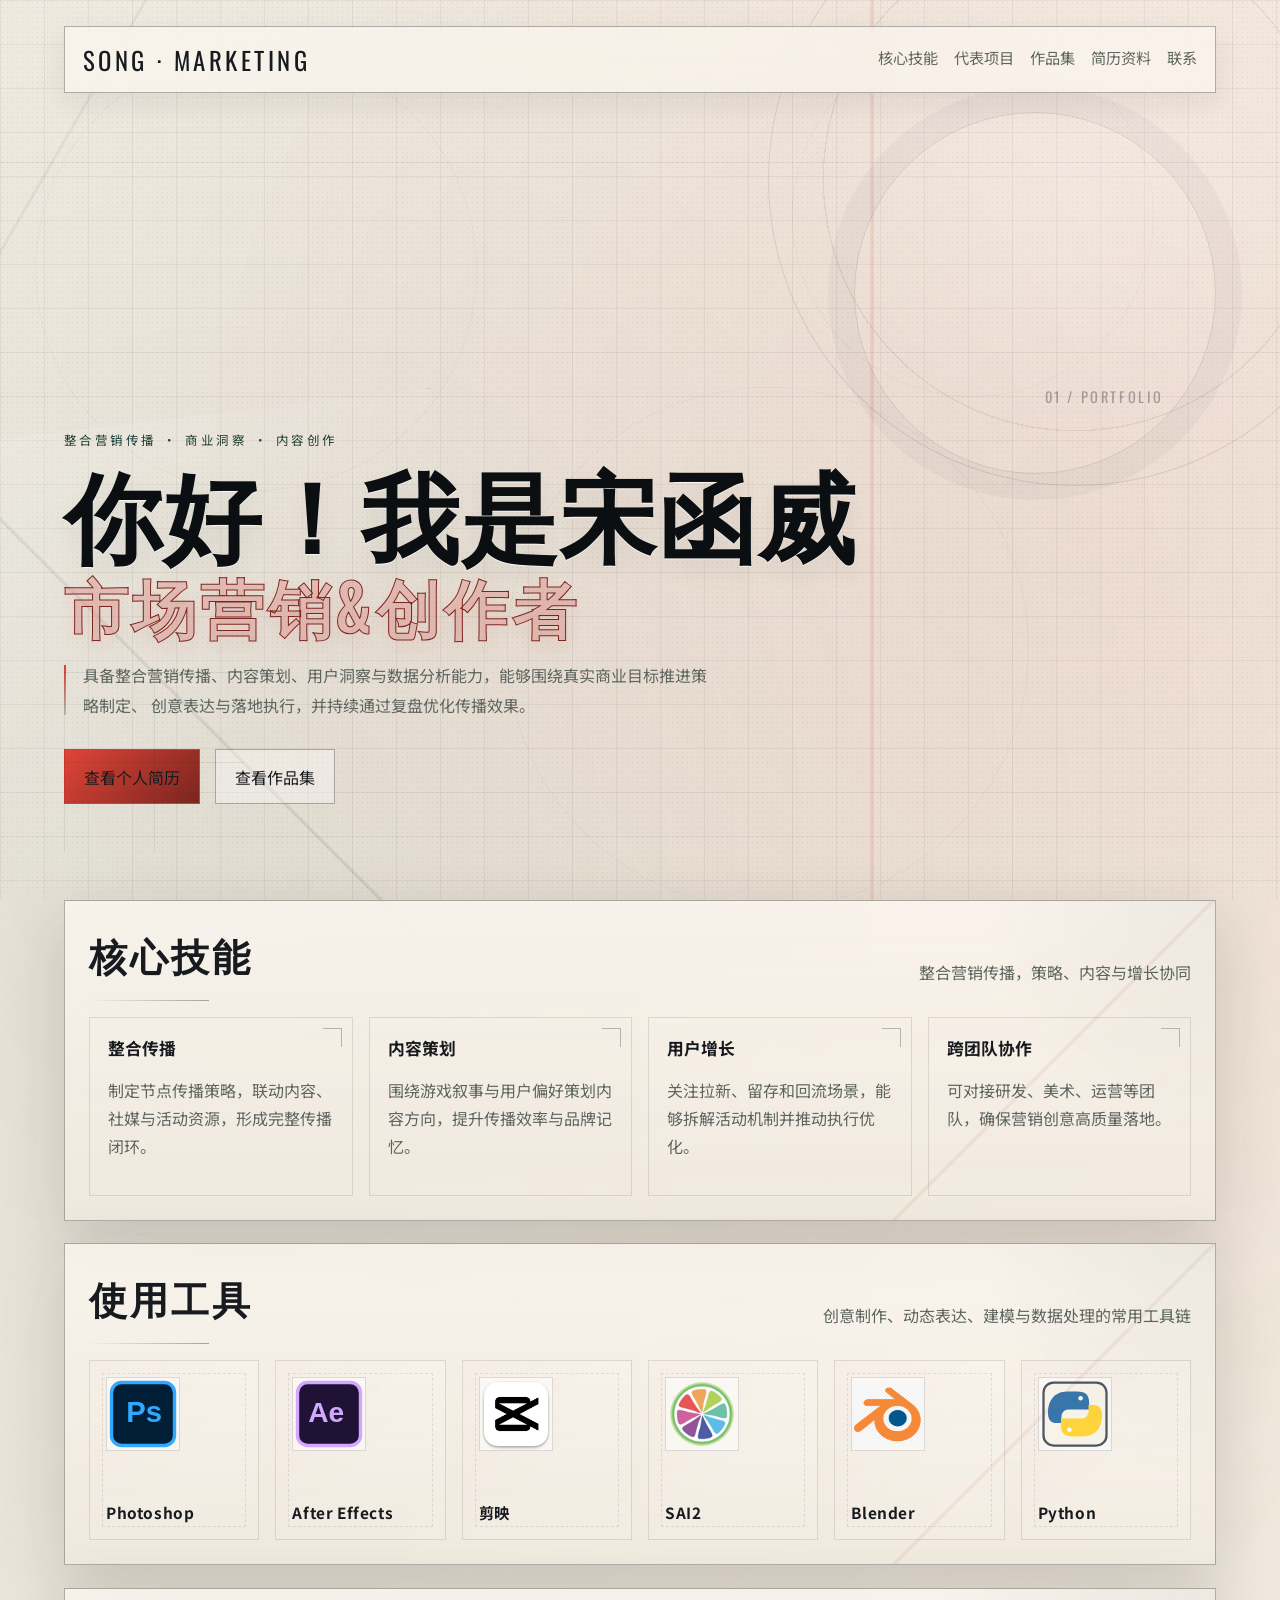
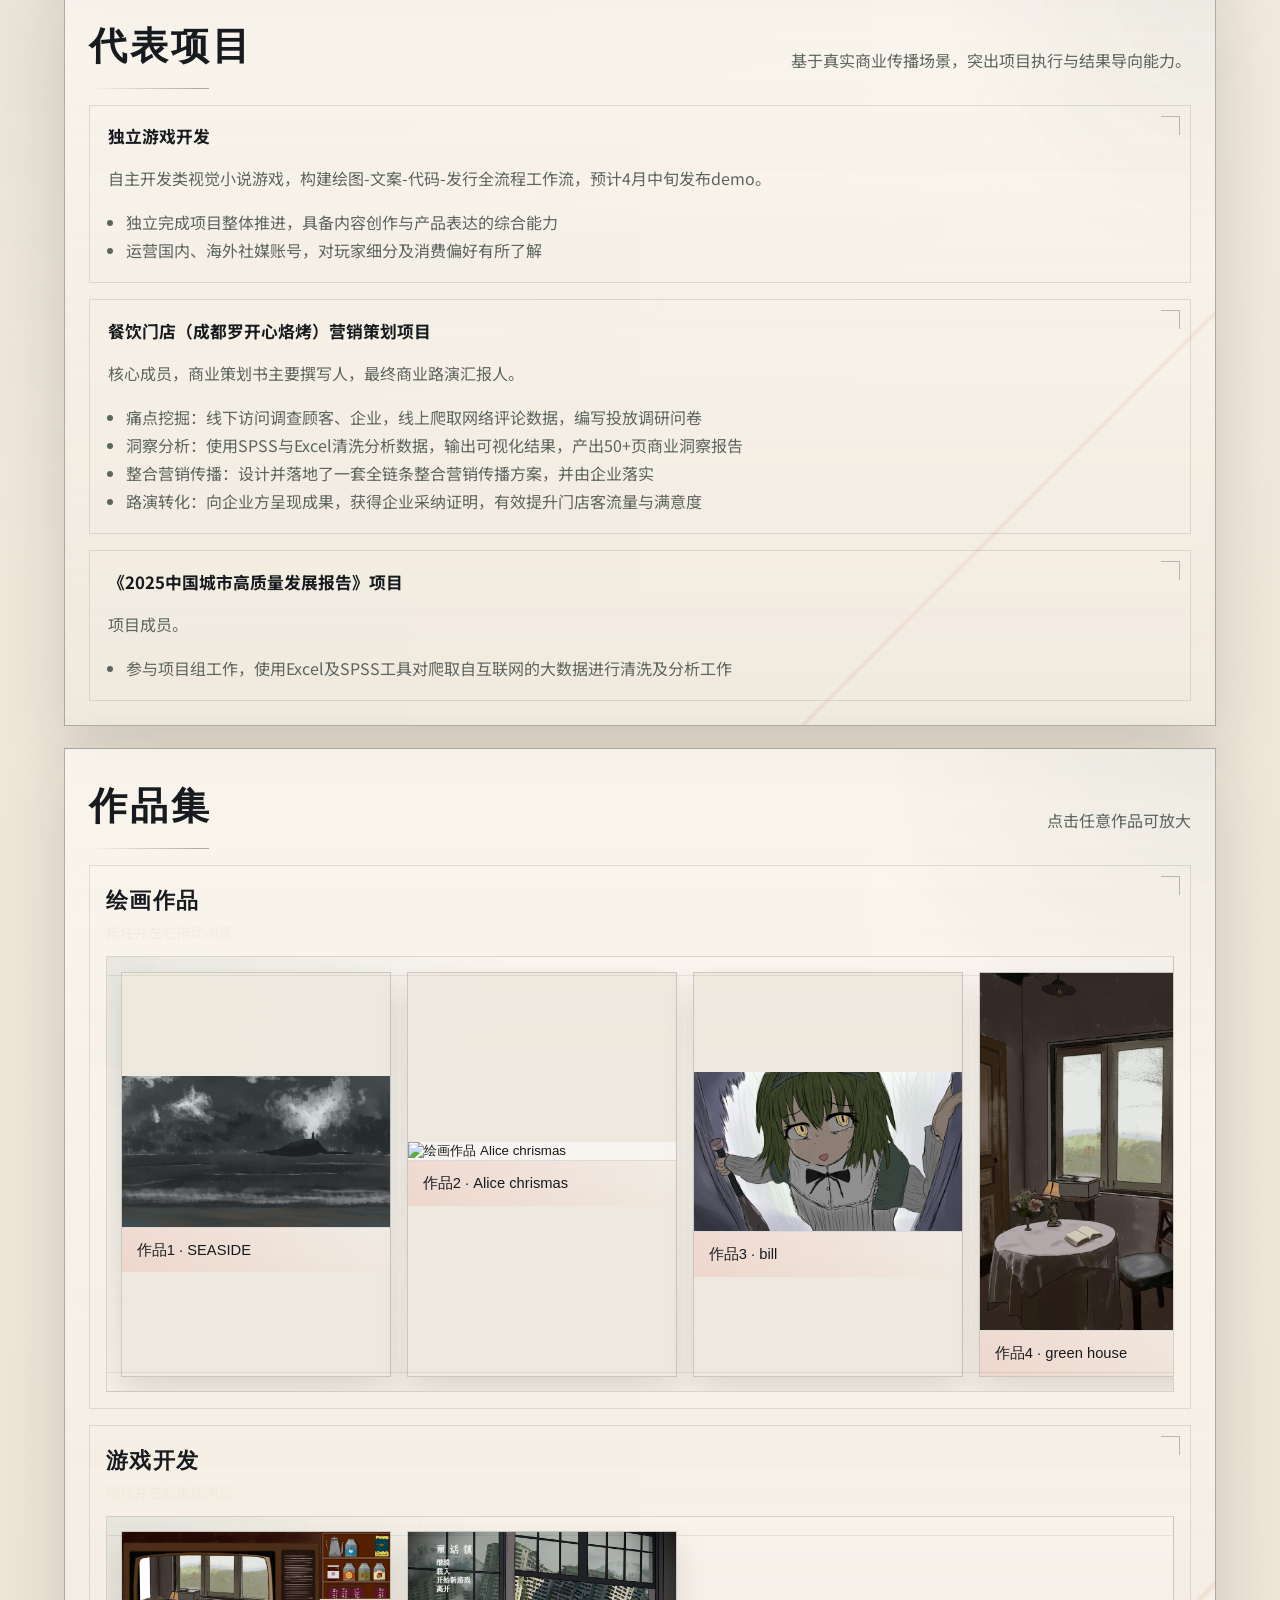
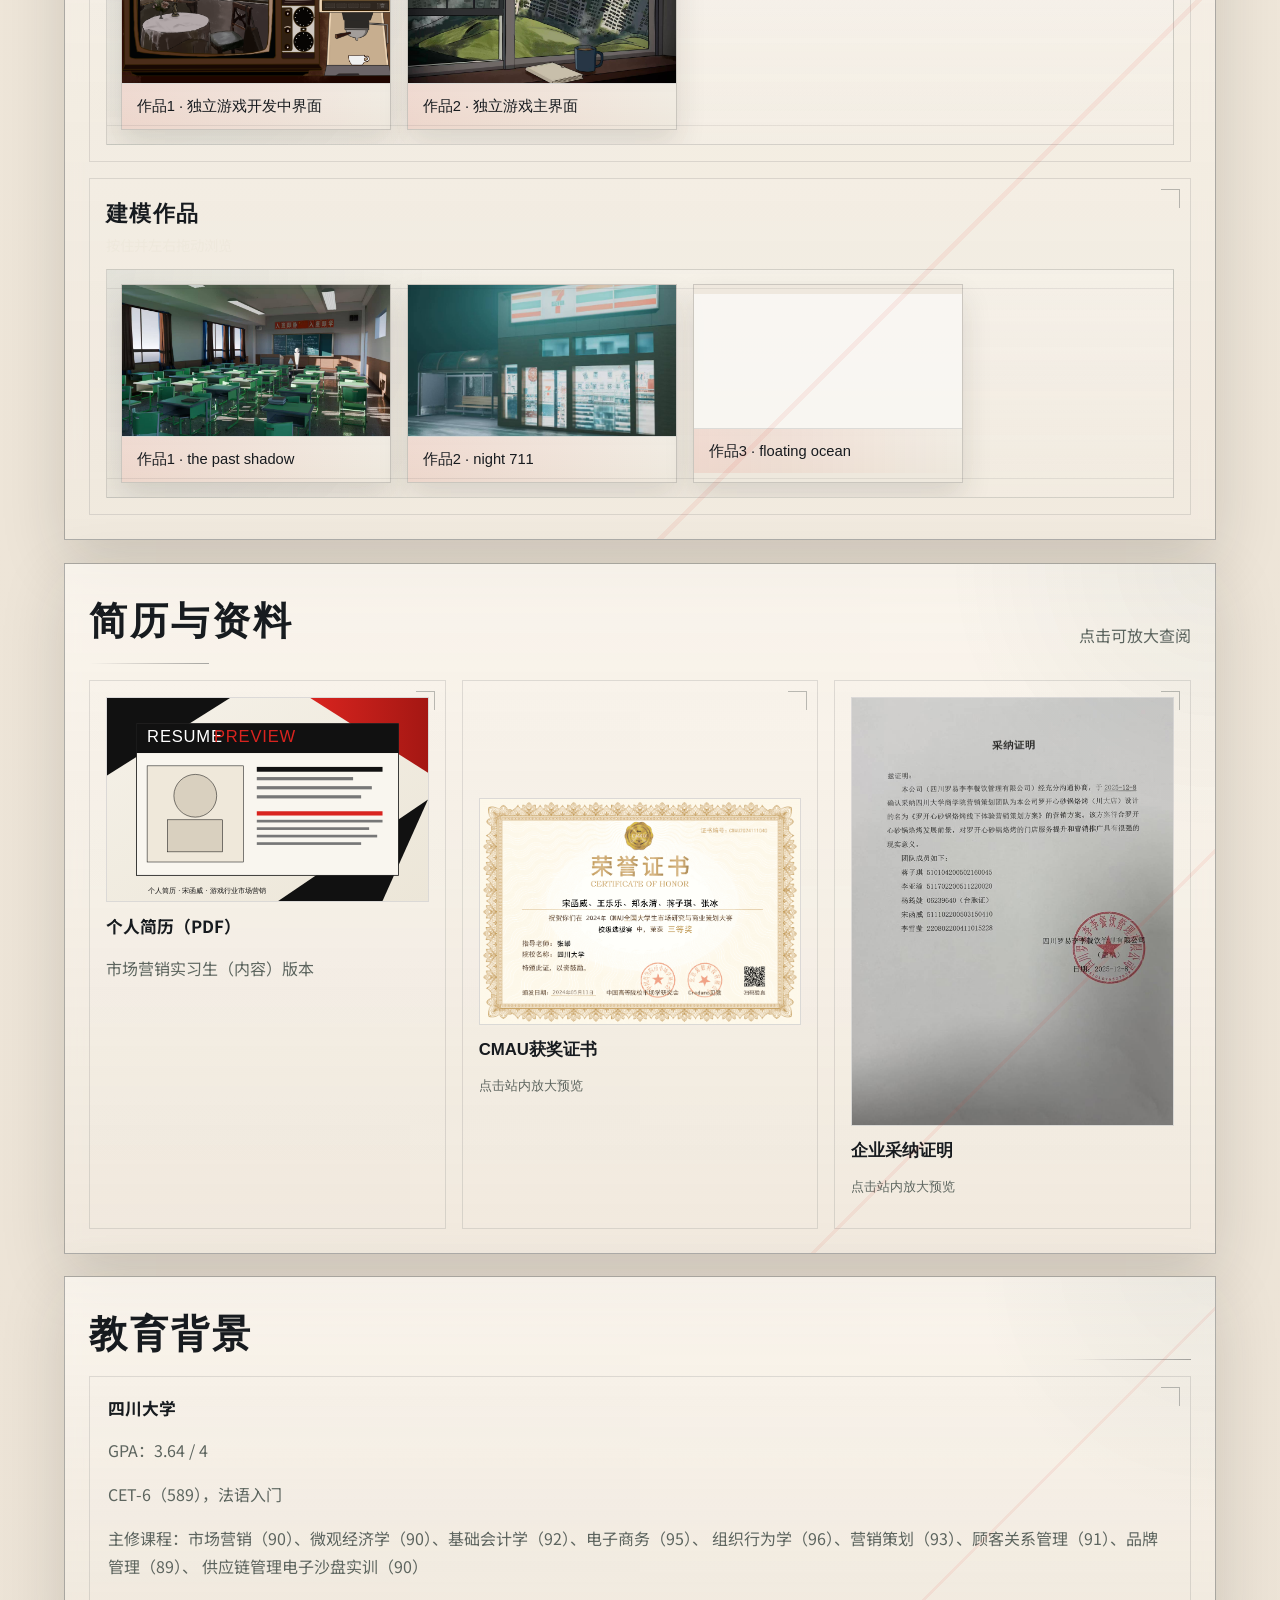
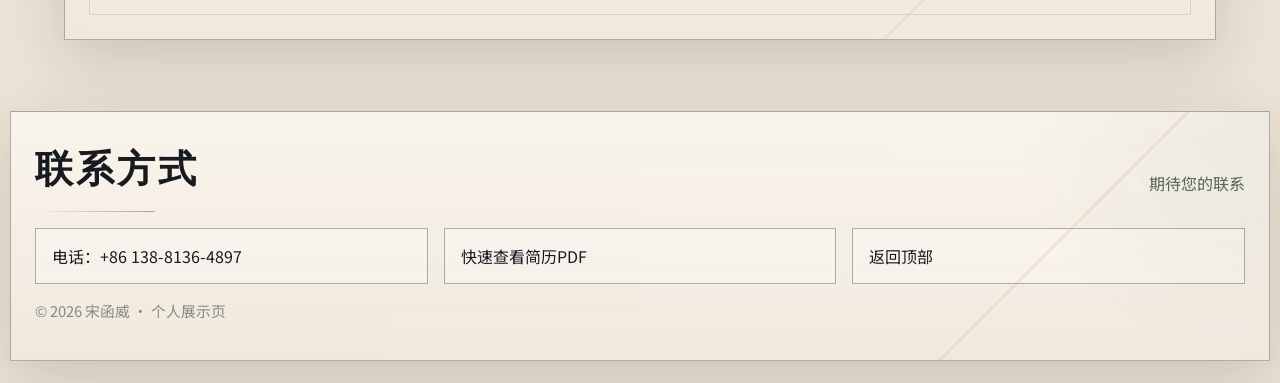
==== index-v4.html @ a4933c08 "Add V4 tools section and official icon assets" ====
<!doctype html>
<html lang="zh-CN">
  <head>
    <meta charset="UTF-8" />
    <meta name="viewport" content="width=device-width, initial-scale=1.0" />
    <title>宋函威 | 游戏行业市场营销招聘展示页 V4</title>
    <meta
      name="description"
      content="宋函威-游戏行业市场营销岗位招聘展示页，包含简历、证书、作品集（绘画/建模/独立游戏）与联系方式。"
    />
    <meta property="og:title" content="宋函威 | 游戏行业市场营销招聘展示页 V4" />
    <meta
      property="og:description"
      content="面向HR的一页式求职网站：快速查看简历、作品和项目能力。"
    />
    <meta property="og:type" content="website" />
    <meta property="og:locale" content="zh_CN" />
    <link rel="preconnect" href="https://fonts.googleapis.com" />
    <link rel="preconnect" href="https://fonts.gstatic.com" crossorigin />
    <link
      href="https://fonts.googleapis.com/css2?family=Oswald:wght@400;600&family=Noto+Sans+SC:wght@400;500;700&display=swap"
      rel="stylesheet"
    />
    <link rel="stylesheet" href="./styles-v4.css" />
  </head>
  <body class="edition-two">
    <div class="grain"></div>
    <div class="geo geo-1"></div>
    <div class="geo geo-2"></div>

    <header class="hero" id="top">
      <nav class="top-nav">
        <a class="brand" href="#top">SONG · MARKETING</a>
        <div class="nav-links">
          <a href="#skills">核心技能</a>
          <a href="#projects">代表项目</a>
          <a href="#portfolio">作品集</a>
          <a href="#docs">简历资料</a>
          <a href="#contact">联系</a>
        </div>
      </nav>

      <section class="hero-content">
        <p class="hero-tag">整合营销传播 · 商业洞察 · 内容创作</p>
        <h1>
          <span class="hero-name">你好！我是宋函威</span>
          <span>市场营销&创作者</span>
        </h1>
        <p class="hero-summary">
          具备整合营销传播、内容策划、用户洞察与数据分析能力，能够围绕真实商业目标推进策略制定、
          创意表达与落地执行，并持续通过复盘优化传播效果。
        </p>
        <div class="hero-actions">
          <a
            class="btn btn-primary"
            href="./资料/市场营销实习生（内容）.pdf"
            target="_blank"
            rel="noopener noreferrer"
            >查看个人简历</a
          >
          <a class="btn btn-ghost" href="#portfolio">查看作品集</a>
        </div>
      </section>
    </header>

    <main>
      <section class="section" id="skills">
        <div class="section-title">
          <h2>核心技能</h2>
          <p>整合营销传播，策略、内容与增长协同</p>
        </div>
        <div class="card-grid skills-grid">
          <article class="card">
            <h3>整合传播</h3>
            <p>制定节点传播策略，联动内容、社媒与活动资源，形成完整传播闭环。</p>
          </article>
          <article class="card">
            <h3>内容策划</h3>
            <p>围绕游戏叙事与用户偏好策划内容方向，提升传播效率与品牌记忆。</p>
          </article>
          <article class="card">
            <h3>用户增长</h3>
            <p>关注拉新、留存和回流场景，能够拆解活动机制并推动执行优化。</p>
          </article>
          <article class="card">
            <h3>跨团队协作</h3>
            <p>可对接研发、美术、运营等团队，确保营销创意高质量落地。</p>
          </article>
        </div>
      </section>

      <section class="section" id="tools">
        <div class="section-title">
          <h2>使用工具</h2>
          <p>创意制作、动态表达、建模与数据处理的常用工具链</p>
        </div>
        <div class="tool-grid">
          <article class="tool-card">
            <div class="tool-icon"><img src="./icons/ps.svg" alt="Photoshop logo" /></div>
            <h3>Photoshop</h3>
          </article>
          <article class="tool-card">
            <div class="tool-icon"><img src="./icons/ae.svg" alt="After Effects logo" /></div>
            <h3>After Effects</h3>
          </article>
          <article class="tool-card">
            <div class="tool-icon"><img src="./icons/剪映.png" alt="剪映 logo" /></div>
            <h3>剪映</h3>
          </article>
          <article class="tool-card">
            <div class="tool-icon"><img src="./icons/sai2.png" alt="SAI2 logo" /></div>
            <h3>SAI2</h3>
          </article>
          <article class="tool-card">
            <div class="tool-icon"><img src="./icons/blender.png" alt="Blender logo" /></div>
            <h3>Blender</h3>
          </article>
          <article class="tool-card">
            <div class="tool-icon"><img src="./icons/python.svg" alt="Python logo" /></div>
            <h3>Python</h3>
          </article>
        </div>
      </section>

      <section class="section" id="projects">
        <div class="section-title">
          <h2>代表项目</h2>
          <p>基于真实商业传播场景，突出项目执行与结果导向能力。</p>
        </div>
        <article class="project-card">
          <div>
            <h3>独立游戏开发</h3>
            <p>
              自主开发类视觉小说游戏，构建绘图-文案-代码-发行全流程工作流，预计4月中旬发布demo。
            </p>
          </div>
          <ul>
            <li>独立完成项目整体推进，具备内容创作与产品表达的综合能力</li>
            <li>运营国内、海外社媒账号，对玩家细分及消费偏好有所了解</li>
          </ul>
        </article>
        <article class="project-card">
          <div>
            <h3>餐饮门店（成都罗开心烙烤）营销策划项目</h3>
            <p>核心成员，商业策划书主要撰写人，最终商业路演汇报人。</p>
          </div>
          <ul>
            <li>痛点挖掘：线下访问调查顾客、企业，线上爬取网络评论数据，编写投放调研问卷</li>
            <li>洞察分析：使用SPSS与Excel清洗分析数据，输出可视化结果，产出50+页商业洞察报告</li>
            <li>整合营销传播：设计并落地了一套全链条整合营销传播方案，并由企业落实</li>
            <li>路演转化：向企业方呈现成果，获得企业采纳证明，有效提升门店客流量与满意度</li>
          </ul>
        </article>
        <article class="project-card">
          <div>
            <h3>《2025中国城市高质量发展报告》项目</h3>
            <p>项目成员。</p>
          </div>
          <ul>
            <li>参与项目组工作，使用Excel及SPSS工具对爬取自互联网的大数据进行清洗及分析工作</li>
          </ul>
        </article>
      </section>

      <section class="section" id="portfolio">
        <div class="section-title">
          <h2>作品集</h2>
          <p>点击任意作品可放大</p>
        </div>

        <div class="portfolio-list">
          <article class="portfolio-row">
            <h3 class="portfolio-row-title">绘画作品</h3>
            <p class="portfolio-hint">按住并左右拖动浏览</p>
            <div class="portfolio-row-track drag-scroll-row" aria-label="绘画作品横向滑动区域">
              <button class="portfolio-item" data-type="image" data-src="./作品集/绘画/SEASIDE.png" data-title="绘画作品：SEASIDE">
                <img src="./作品集/绘画/SEASIDE.png" alt="绘画作品 SEASIDE" />
                <span>作品1 · SEASIDE</span>
              </button>
              <button class="portfolio-item" data-type="image" data-src="./作品集/绘画/Alice chrismas25.12.21.png" data-title="绘画作品：Alice chrismas">
                <img src="./作品集/绘画/Alice chrismas25.12.21.png" alt="绘画作品 Alice chrismas" />
                <span>作品2 · Alice chrismas</span>
              </button>
              <button class="portfolio-item" data-type="image" data-src="./作品集/绘画/bill26.1.16.png" data-title="绘画作品：bill">
                <img src="./作品集/绘画/bill26.1.16.png" alt="绘画作品 bill" />
                <span>作品3 · bill</span>
              </button>
              <button class="portfolio-item" data-type="image" data-src="./作品集/绘画/green house.png" data-title="绘画作品：green house">
                <img src="./作品集/绘画/green house.png" alt="绘画作品 green house" />
                <span>作品4 · green house</span>
              </button>
              <button class="portfolio-item" data-type="image" data-src="./作品集/绘画/noden takov.png" data-title="绘画作品：noden takov">
                <img src="./作品集/绘画/noden takov.png" alt="绘画作品 noden takov" />
                <span>作品5 · noden takov</span>
              </button>
              <button class="portfolio-item" data-type="image" data-src="./作品集/绘画/seberia.png" data-title="绘画作品：seberia">
                <img src="./作品集/绘画/seberia.png" alt="绘画作品 seberia" />
                <span>作品6 · seberia</span>
              </button>
              <button class="portfolio-item" data-type="image" data-src="./作品集/绘画/sunnyfieldwith redhood26.1.16.png" data-title="绘画作品：sunnyfield with redhood">
                <img src="./作品集/绘画/sunnyfieldwith redhood26.1.16.png" alt="绘画作品 sunnyfield with redhood" />
                <span>作品7 · sunnyfield with redhood</span>
              </button>
              <button class="portfolio-item" data-type="image" data-src="./作品集/绘画/古城2.png" data-title="绘画作品：the fairy town">
                <img src="./作品集/绘画/古城2.png" alt="绘画作品 古城2" />
                <span>作品8 · the fairy town</span>
              </button>
              <button class="portfolio-item" data-type="image" data-src="./作品集/绘画/普利凯特（f）26.1.2.png" data-title="绘画作品：Alice/Pricket">
                <img src="./作品集/绘画/普利凯特（f）26.1.2.png" alt="绘画作品 普利凯特（f）" />
                <span>作品9 · Alice/Pricket</span>
              </button>
            </div>
          </article>

          <article class="portfolio-row">
            <h3 class="portfolio-row-title">游戏开发</h3>
            <p class="portfolio-hint">按住并左右拖动浏览</p>
            <div class="portfolio-row-track drag-scroll-row" aria-label="游戏开发横向滑动区域">
              <button class="portfolio-item" data-type="image" data-src="./作品集/独立游戏-开发中界面.png" data-title="独立游戏开发：开发中界面">
                <img src="./作品集/独立游戏-开发中界面.png" alt="独立游戏开发 开发中界面" />
                <span>作品1 · 独立游戏开发中界面</span>
              </button>
              <button class="portfolio-item" data-type="image" data-src="./作品集/独立游戏-主界面.jpg" data-title="独立游戏开发：主界面">
                <img src="./作品集/独立游戏-主界面.jpg" alt="独立游戏开发 主界面" />
                <span>作品2 · 独立游戏主界面</span>
              </button>
            </div>
          </article>

          <article class="portfolio-row">
            <h3 class="portfolio-row-title">建模作品</h3>
            <p class="portfolio-hint">按住并左右拖动浏览</p>
            <div class="portfolio-row-track drag-scroll-row" aria-label="建模作品横向滑动区域">
              <button class="portfolio-item" data-type="image" data-src="./作品集/blender建模/教室.jpg" data-title="建模作品：the past shadow">
                <img src="./作品集/blender建模/教室.jpg" alt="建模作品 教室场景" />
                <span>作品1 · the past shadow</span>
              </button>
              <button class="portfolio-item" data-type="image" data-src="./作品集/blender建模/711.jpg" data-title="建模作品：night 711">
                <img src="./作品集/blender建模/711.jpg" alt="建模作品 711" />
                <span>作品2 · night 711</span>
              </button>
              <button class="portfolio-item" data-type="video" data-src="./作品集/blender建模/漂浮海.mp4" data-title="建模作品：floating ocean">
                <video src="./作品集/blender建模/漂浮海.mp4" muted playsinline preload="metadata"></video>
                <span>作品3 · floating ocean</span>
              </button>
            </div>
          </article>
        </div>
      </section>

      <section class="section" id="docs">
        <div class="section-title">
          <h2>简历与资料</h2>
          <p>点击可放大查阅</p>
        </div>
        <div class="card-grid docs-grid">
          <a
            class="doc-card"
            href="./资料/市场营销实习生（内容）.pdf"
            target="_blank"
            rel="noopener noreferrer"
          >
            <img src="./resume-thumbnail.svg" alt="个人简历缩略图" />
            <h3>个人简历（PDF）</h3>
            <p>市场营销实习生（内容）版本</p>
          </a>
          <button
            class="doc-card doc-preview"
            data-type="image"
            data-src="./资料/CMAU获奖证书.png"
            data-title="CMAU获奖证书"
            type="button"
          >
            <img src="./资料/CMAU获奖证书.png" alt="CMAU获奖证书预览图" />
            <h3>CMAU获奖证书</h3>
            <p>点击站内放大预览</p>
          </button>
          <button
            class="doc-card doc-preview"
            data-type="image"
            data-src="./资料/企业采纳证明.jpg"
            data-title="企业采纳证明"
            type="button"
          >
            <img src="./资料/企业采纳证明.jpg" alt="企业采纳证明预览图" />
            <h3>企业采纳证明</h3>
            <p>点击站内放大预览</p>
          </button>
        </div>
      </section>

      <section class="section" id="education">
        <div class="section-title">
          <h2>教育背景</h2>
        </div>
        <div class="card">
          <h3>四川大学</h3>
          <p>GPA：3.64 / 4</p>
          <p>CET-6（589），法语入门</p>
          <p>
            主修课程：市场营销（90）、微观经济学（90）、基础会计学（92）、电子商务（95）、
            组织行为学（96）、营销策划（93）、顾客关系管理（91）、品牌管理（89）、
            供应链管理电子沙盘实训（90）
          </p>
        </div>
      </section>
    </main>

    <footer class="section contact" id="contact">
      <div class="section-title">
        <h2>联系方式</h2>
        <p>期待您的联系</p>
      </div>
      <div class="contact-grid">
        <a href="tel:+8613881364897">电话：+86 138-8136-4897</a>
        <a
          href="./资料/市场营销实习生（内容）.pdf"
          target="_blank"
          rel="noopener noreferrer"
          >快速查看简历PDF</a
        >
        <a href="#top">返回顶部</a>
      </div>
      <p class="foot-note">© 2026 宋函威 · 个人展示页</p>
    </footer>

    <div class="lightbox" id="lightbox" aria-hidden="true">
      <button class="lightbox-close" id="lightboxClose" aria-label="关闭预览">×</button>
      <div class="lightbox-content" id="lightboxContent"></div>
      <p class="lightbox-caption" id="lightboxCaption"></p>
    </div>

    <script>
      (function () {
        const items = document.querySelectorAll("[data-type][data-src]");
        const lightbox = document.getElementById("lightbox");
        const content = document.getElementById("lightboxContent");
        const caption = document.getElementById("lightboxCaption");
        const closeBtn = document.getElementById("lightboxClose");
        const dragRows = document.querySelectorAll(".drag-scroll-row");
        let lastDragAt = 0;

        function openLightbox(type, src, title) {
          content.innerHTML = "";
          let el;
          if (type === "video") {
            el = document.createElement("video");
            el.src = src;
            el.controls = true;
            el.autoplay = true;
            el.playsInline = true;
          } else {
            el = document.createElement("img");
            el.src = src;
            el.alt = title || "作品预览";
          }
          content.appendChild(el);
          caption.textContent = title || "";
          lightbox.classList.add("show");
          lightbox.setAttribute("aria-hidden", "false");
          document.body.style.overflow = "hidden";
        }

        function closeLightbox() {
          lightbox.classList.remove("show");
          lightbox.setAttribute("aria-hidden", "true");
          content.innerHTML = "";
          document.body.style.overflow = "";
        }

        items.forEach((item) => {
          item.addEventListener("click", () => {
            if (item.closest(".drag-scroll-row") && Date.now() - lastDragAt < 220) {
              return;
            }
            openLightbox(item.dataset.type, item.dataset.src, item.dataset.title);
          });
        });

        dragRows.forEach((dragScroll) => {
          let isDragging = false;
          let moved = false;
          let startX = 0;
          let startScrollLeft = 0;

          dragScroll.addEventListener("dragstart", (e) => e.preventDefault());
          dragScroll.querySelectorAll("img, video").forEach((media) => {
            media.setAttribute("draggable", "false");
          });

          dragScroll.addEventListener("mousedown", (e) => {
            if (e.button !== 0) return;
            isDragging = true;
            moved = false;
            startX = e.clientX;
            startScrollLeft = dragScroll.scrollLeft;
            dragScroll.classList.add("dragging");
          });

          window.addEventListener("mousemove", (e) => {
            if (!isDragging) return;
            const walk = e.clientX - startX;
            if (Math.abs(walk) > 4) moved = true;
            dragScroll.scrollLeft = startScrollLeft - walk;
            e.preventDefault();
          });

          function endMouseDrag() {
            if (!isDragging) return;
            isDragging = false;
            dragScroll.classList.remove("dragging");
            if (moved) lastDragAt = Date.now();
          }

          window.addEventListener("mouseup", endMouseDrag);

          dragScroll.addEventListener(
            "touchstart",
            (e) => {
              const touch = e.touches[0];
              isDragging = true;
              moved = false;
              startX = touch.clientX;
              startScrollLeft = dragScroll.scrollLeft;
              dragScroll.classList.add("dragging");
            },
            { passive: true }
          );

          dragScroll.addEventListener(
            "touchmove",
            (e) => {
              if (!isDragging) return;
              const touch = e.touches[0];
              const walk = touch.clientX - startX;
              if (Math.abs(walk) > 4) moved = true;
              dragScroll.scrollLeft = startScrollLeft - walk;
            },
            { passive: true }
          );

          function endTouchDrag() {
            if (!isDragging) return;
            isDragging = false;
            dragScroll.classList.remove("dragging");
            if (moved) lastDragAt = Date.now();
          }

          dragScroll.addEventListener("touchend", endTouchDrag);
          dragScroll.addEventListener("touchcancel", endTouchDrag);
        });

        closeBtn.addEventListener("click", closeLightbox);
        lightbox.addEventListener("click", (e) => {
          if (e.target === lightbox) closeLightbox();
        });
        document.addEventListener("keydown", (e) => {
          if (e.key === "Escape" && lightbox.classList.contains("show")) closeLightbox();
        });
      })();
    </script>
  </body>
</html>
---- styles-v4.css ----
:root {
  --bg: #f1ebdf;
  --bg-soft: #e8e0d2;
  --panel: rgba(245, 239, 229, 0.78);
  --panel-strong: rgba(238, 232, 221, 0.92);
  --line: rgba(30, 35, 40, 0.12);
  --line-strong: rgba(30, 35, 40, 0.34);
  --text: #171b1f;
  --muted: #5d655f;
  --accent: #df3b2f;
  --accent-soft: #1e4037;
  --shadow: 0 20px 60px rgba(31, 30, 24, 0.16);
}

* {
  box-sizing: border-box;
}

html,
body {
  margin: 0;
  padding: 0;
  min-height: 100%;
  color: var(--text);
  background:
    radial-gradient(circle at 18% 16%, rgba(30, 64, 55, 0.08), transparent 30%),
    radial-gradient(circle at 84% 10%, rgba(223, 59, 47, 0.08), transparent 22%),
    linear-gradient(180deg, #f5efe5 0%, #efe7da 44%, #ece3d6 100%);
  font-family: "Noto Sans SC", sans-serif;
  scroll-behavior: smooth;
  overflow-x: hidden;
}

body.edition-two::before {
  content: "";
  position: fixed;
  inset: 0;
  z-index: 0;
  pointer-events: none;
  background:
    linear-gradient(rgba(23, 27, 31, 0.055) 1px, transparent 1px),
    linear-gradient(90deg, rgba(23, 27, 31, 0.055) 1px, transparent 1px),
    radial-gradient(circle at 20% 30%, transparent 0 220px, rgba(23, 27, 31, 0.03) 220px 221px, transparent 221px),
    radial-gradient(circle at 76% 24%, transparent 0 180px, rgba(23, 27, 31, 0.03) 180px 181px, transparent 181px),
    radial-gradient(circle at 60% 72%, transparent 0 260px, rgba(23, 27, 31, 0.03) 260px 261px, transparent 261px);
  background-size: 44px 44px, 44px 44px, auto, auto, auto;
  background-position: 0 0, 0 0, 0 0, 0 0, 0 0;
}

body.edition-two::after {
  content: "";
  position: fixed;
  inset: 0;
  z-index: 0;
  pointer-events: none;
  background:
    linear-gradient(120deg, transparent 0 8%, rgba(23, 27, 31, 0.05) 8% 8.2%, transparent 8.2% 100%),
    linear-gradient(90deg, transparent 0 68%, rgba(223, 59, 47, 0.11) 68% 68.3%, transparent 68.3% 100%),
    linear-gradient(180deg, transparent 0 18%, rgba(23, 27, 31, 0.06) 18% 18.15%, transparent 18.15% 100%);
}

.grain {
  position: fixed;
  inset: 0;
  z-index: 0;
  pointer-events: none;
  opacity: 0.08;
  background-image: radial-gradient(#1b1f22 0.4px, transparent 0.4px);
  background-size: 5px 5px;
}

.geo {
  position: fixed;
  z-index: 0;
  pointer-events: none;
}

.geo-1 {
  top: -10vmax;
  right: -8vmax;
  width: 48vmax;
  height: 48vmax;
  border: 1px solid rgba(23, 27, 31, 0.1);
  border-radius: 50%;
  background:
    radial-gradient(circle, rgba(255, 255, 255, 0.2), transparent 62%),
    radial-gradient(circle at center, transparent 0 58%, rgba(23, 27, 31, 0.08) 58% 58.3%, transparent 58.3%),
    radial-gradient(circle at center, transparent 0 74%, rgba(23, 27, 31, 0.06) 74% 74.2%, transparent 74.2%);
}

.geo-2 {
  left: -10vmax;
  bottom: -12vmax;
  width: 52vmax;
  height: 52vmax;
  border-radius: 0;
  clip-path: polygon(0 10%, 84% 0, 100% 84%, 16% 100%);
  border: 1px solid rgba(23, 27, 31, 0.09);
  background:
    linear-gradient(135deg, rgba(255, 255, 255, 0.18), transparent 58%),
    linear-gradient(45deg, transparent 0 49.6%, rgba(23, 27, 31, 0.08) 49.6% 50%, transparent 50% 100%);
}

.hero,
main,
footer {
  position: relative;
  z-index: 2;
}

.hero {
  min-height: 100vh;
  padding: 1.6rem 5vw 4rem;
  display: flex;
  flex-direction: column;
  justify-content: space-between;
  overflow: hidden;
}

.hero::before,
.hero::after {
  content: "";
  position: absolute;
  pointer-events: none;
  z-index: 0;
}

.hero::before {
  top: 7rem;
  right: 5vw;
  width: 360px;
  height: 360px;
  border: 1px solid rgba(23, 27, 31, 0.12);
  border-radius: 50%;
  box-shadow:
    inset 0 0 0 46px transparent,
    0 0 0 26px rgba(23, 27, 31, 0.03);
}

.hero::after {
  left: 5vw;
  bottom: 3rem;
  width: 180px;
  height: 180px;
  background:
    linear-gradient(90deg, rgba(23, 27, 31, 0.12), rgba(23, 27, 31, 0.12)) 0 0 / 100% 1px no-repeat,
    linear-gradient(90deg, rgba(23, 27, 31, 0.12), rgba(23, 27, 31, 0.12)) 0 50% / 100% 1px no-repeat,
    linear-gradient(0deg, rgba(23, 27, 31, 0.12), rgba(23, 27, 31, 0.12)) 0 0 / 1px 100% no-repeat,
    linear-gradient(0deg, rgba(23, 27, 31, 0.12), rgba(23, 27, 31, 0.12)) 50% 0 / 1px 100% no-repeat;
  opacity: 0.6;
}

.top-nav {
  display: flex;
  align-items: center;
  justify-content: space-between;
  gap: 1rem;
  padding: 0.9rem 1.1rem;
  border: 1px solid var(--line-strong);
  background: rgba(255, 250, 243, 0.58);
  backdrop-filter: blur(12px);
  box-shadow: 0 10px 32px rgba(31, 30, 24, 0.08);
}

.brand {
  color: var(--text);
  text-decoration: none;
  font-family: "Oswald", sans-serif;
  font-size: 1.55rem;
  letter-spacing: 0.14em;
}

.nav-links {
  display: flex;
  gap: 1rem;
  flex-wrap: wrap;
}

.nav-links a {
  color: var(--muted);
  text-decoration: none;
  font-size: 0.95rem;
  padding-bottom: 0.2rem;
  border-bottom: 1px solid transparent;
  transition: color 0.18s ease, border-color 0.18s ease;
}

.nav-links a:hover {
  color: var(--text);
  border-color: var(--accent);
}

.hero-content {
  max-width: 1100px;
  margin-top: 10vh;
  padding: 3rem 0 2rem;
  position: relative;
}

.hero-content::before {
  content: "01 / PORTFOLIO";
  position: absolute;
  top: 0.2rem;
  right: 0;
  color: rgba(23, 27, 31, 0.34);
  font-family: "Oswald", sans-serif;
  letter-spacing: 0.18em;
  font-size: 0.9rem;
}

.hero-tag {
  margin: 0 0 1rem;
  color: var(--accent-soft);
  letter-spacing: 0.28em;
  font-size: 0.78rem;
}

h1 {
  margin: 0;
  max-width: 1100px;
  font-family: "Oswald", sans-serif;
  font-size: clamp(2.6rem, 8.1vw, 6.1rem);
  line-height: 0.94;
  text-transform: uppercase;
  letter-spacing: 0.03em;
  color: #0e1114;
  text-shadow:
    0 1px 0 rgba(255, 255, 255, 0.65),
    0 12px 24px rgba(23, 27, 31, 0.08);
}

.hero-name {
  display: block;
  white-space: nowrap;
  color: #0b0f12;
  letter-spacing: 0.01em;
  text-shadow:
    0 1px 0 rgba(255, 255, 255, 0.72),
    0 12px 24px rgba(23, 27, 31, 0.06);
}

h1 > span:last-child {
  display: block;
  margin-top: 0.26em;
  font-size: 0.66em;
  color: rgba(180, 44, 34, 0.24);
  -webkit-text-stroke: 1px rgba(122, 28, 21, 0.95);
  letter-spacing: 0.06em;
  text-shadow:
    0 0 1px rgba(255, 255, 255, 0.35),
    0 8px 18px rgba(180, 44, 34, 0.1);
}

.hero-summary {
  max-width: 650px;
  margin-top: 1.6rem;
  color: var(--muted);
  line-height: 1.9;
  font-size: 1rem;
  position: relative;
  padding-left: 1.2rem;
}

.hero-summary::before {
  content: "";
  position: absolute;
  left: 0;
  top: 0.35rem;
  width: 2px;
  height: calc(100% - 0.7rem);
  background: linear-gradient(180deg, var(--accent), rgba(23, 27, 31, 0.2));
}

.hero-actions {
  display: flex;
  flex-wrap: wrap;
  gap: 0.9rem;
  margin-top: 1.8rem;
}

.btn {
  display: inline-flex;
  align-items: center;
  justify-content: center;
  padding: 0.9rem 1.2rem;
  text-decoration: none;
  border: 1px solid var(--line-strong);
  color: var(--text);
  background: transparent;
  transition: transform 0.2s ease, border-color 0.2s ease, background 0.2s ease;
}

.btn:hover {
  transform: translateY(-2px);
}

.btn-primary {
  background: linear-gradient(135deg, rgba(223, 59, 47, 0.95), rgba(115, 27, 21, 0.95));
  border-color: rgba(223, 59, 47, 0.9);
}

.btn-ghost {
  background: rgba(255, 255, 255, 0.36);
}

main,
.contact {
  padding: 0 5vw 3rem;
}

.section {
  max-width: 1260px;
  margin: 0 auto 1.4rem;
  min-width: 0;
  padding: 1.5rem;
  border: 1px solid var(--line-strong);
  background:
    linear-gradient(180deg, rgba(255, 251, 245, 0.72), rgba(241, 234, 223, 0.86)),
    linear-gradient(90deg, rgba(23, 27, 31, 0.02), rgba(23, 27, 31, 0));
  box-shadow: var(--shadow);
  backdrop-filter: blur(8px);
  overflow: hidden;
}

.section::after {
  content: "";
  position: absolute;
  inset: 0;
  pointer-events: none;
  background:
    radial-gradient(circle at top right, rgba(30, 64, 55, 0.06), transparent 20%),
    linear-gradient(135deg, transparent 0 78%, rgba(223, 59, 47, 0.08) 78% 78.3%, transparent 78.3% 100%);
}

.section-title {
  display: grid;
  grid-template-columns: minmax(0, 1fr) auto;
  gap: 1rem;
  align-items: end;
  margin-bottom: 1rem;
}

.section-title::after {
  content: "";
  width: 120px;
  height: 1px;
  background: linear-gradient(90deg, transparent, rgba(23, 27, 31, 0.36));
}

.section-title h2 {
  margin: 0;
  font-family: "Oswald", sans-serif;
  font-size: clamp(1.7rem, 3vw, 2.8rem);
  letter-spacing: 0.08em;
  text-transform: uppercase;
}

.section-title p {
  margin: 0.4rem 0 0;
  color: var(--muted);
}

.card-grid {
  display: grid;
  gap: 1rem;
}

.skills-grid,
.docs-grid {
  grid-template-columns: repeat(auto-fit, minmax(220px, 1fr));
}

.tool-grid {
  display: grid;
  grid-template-columns: repeat(auto-fit, minmax(150px, 1fr));
  gap: 1rem;
}

.tool-card {
  position: relative;
  padding: 1rem;
  border: 1px solid var(--line);
  background:
    linear-gradient(180deg, rgba(255, 255, 255, 0.18), rgba(255, 255, 255, 0.08)),
    linear-gradient(135deg, rgba(223, 59, 47, 0.03), transparent 55%);
  min-height: 180px;
  display: flex;
  flex-direction: column;
  justify-content: space-between;
}

.tool-card::before {
  content: "";
  position: absolute;
  inset: 12px;
  border: 1px dashed rgba(23, 27, 31, 0.1);
  pointer-events: none;
}

.tool-card h3 {
  margin: 0;
  font-size: 0.96rem;
  letter-spacing: 0.04em;
  color: var(--text);
}

.tool-icon {
  width: 74px;
  height: 74px;
  border: 1px solid rgba(23, 27, 31, 0.14);
  display: grid;
  place-items: center;
  background: rgba(255, 255, 255, 0.5);
  overflow: hidden;
}

.tool-icon img {
  width: 100%;
  height: 100%;
  display: block;
  object-fit: contain;
}

.card,
.project-card,
.doc-card,
.portfolio-row {
  position: relative;
  border: 1px solid var(--line);
  background: linear-gradient(180deg, rgba(255, 255, 255, 0.03), rgba(255, 255, 255, 0.015));
}

.card::before,
.project-card::before,
.doc-card::before,
.portfolio-row::before {
  content: "";
  position: absolute;
  top: 10px;
  right: 10px;
  width: 18px;
  height: 18px;
  border-top: 1px solid rgba(23, 27, 31, 0.28);
  border-right: 1px solid rgba(23, 27, 31, 0.28);
}

.card,
.project-card {
  padding: 1.15rem;
}

.card h3,
.project-card h3,
.doc-card h3 {
  margin: 0;
  font-size: 1.05rem;
  color: var(--text);
}

.card p,
.project-card p,
.project-card li,
.doc-card p {
  color: var(--muted);
  line-height: 1.75;
}

.project-card + .project-card {
  margin-top: 1rem;
}

.project-card ul {
  margin: 0.8rem 0 0 1.1rem;
  padding: 0;
}

.portfolio-list {
  display: grid;
  gap: 1rem;
  width: 100%;
  min-width: 0;
}

.portfolio-row {
  padding: 1rem;
  overflow: hidden;
}

.portfolio-row-title {
  margin: 0;
  font-family: "Oswald", sans-serif;
  font-size: 1.35rem;
  letter-spacing: 0.06em;
  text-transform: uppercase;
}

.portfolio-hint {
  margin: 0.35rem 0 0.9rem;
  color: rgba(236, 229, 216, 0.62);
  font-size: 0.9rem;
}

.portfolio-row-track {
  display: flex;
  gap: 1rem;
  width: 100%;
  max-width: 100%;
  min-width: 0;
  overflow-x: auto;
  overflow-y: hidden;
  padding: 0.9rem;
  border: 1px solid rgba(23, 27, 31, 0.15);
  background:
    radial-gradient(circle at top left, rgba(30, 64, 55, 0.08), transparent 35%),
    linear-gradient(180deg, rgba(255, 255, 255, 0.18), rgba(255, 255, 255, 0.06));
  cursor: grab;
  touch-action: pan-x;
  scrollbar-width: thin;
  scrollbar-color: rgba(23, 27, 31, 0.22) transparent;
  position: relative;
}

.portfolio-row-track::before {
  content: "";
  position: absolute;
  inset: 0;
  pointer-events: none;
  background:
    linear-gradient(90deg, rgba(23, 27, 31, 0.08), rgba(23, 27, 31, 0.08)) 0 18px / 100% 1px no-repeat,
    linear-gradient(90deg, rgba(23, 27, 31, 0.08), rgba(23, 27, 31, 0.08)) 0 calc(100% - 18px) / 100% 1px no-repeat;
}

.portfolio-row-track.dragging {
  cursor: grabbing;
  user-select: none;
}

.portfolio-row-track::-webkit-scrollbar {
  height: 8px;
}

.portfolio-row-track::-webkit-scrollbar-thumb {
  background: rgba(23, 27, 31, 0.28);
}

.portfolio-item {
  width: 270px;
  min-width: 270px;
  padding: 0;
  border: 1px solid rgba(23, 27, 31, 0.16);
  background: var(--panel-strong);
  color: var(--text);
  text-align: left;
  cursor: pointer;
  transition: transform 0.22s ease, border-color 0.22s ease, box-shadow 0.22s ease;
  box-shadow: 0 14px 28px rgba(31, 30, 24, 0.12);
}

.portfolio-item:hover {
  transform: translateY(-4px);
  border-color: rgba(23, 27, 31, 0.34);
  box-shadow: 0 20px 36px rgba(31, 30, 24, 0.18);
}

.portfolio-item img,
.portfolio-item video {
  width: 100%;
  height: auto;
  aspect-ratio: auto;
  object-fit: contain;
  display: block;
  border-bottom: 1px solid rgba(23, 27, 31, 0.12);
  -webkit-user-drag: none;
  user-select: none;
  background: rgba(255, 255, 255, 0.58);
}

.portfolio-item span {
  display: block;
  padding: 0.8rem 0.9rem;
  color: var(--text);
  font-size: 0.92rem;
  background:
    linear-gradient(90deg, rgba(223, 59, 47, 0.1), transparent),
    linear-gradient(180deg, rgba(255, 255, 255, 0.2), transparent);
}

.doc-card {
  display: block;
  text-decoration: none;
  color: var(--text);
  padding: 1rem;
  transition: transform 0.18s ease, border-color 0.18s ease;
}

.doc-card:hover {
  transform: translateY(-3px);
  border-color: rgba(236, 229, 216, 0.36);
}

.doc-card img {
  width: 100%;
  height: auto;
  aspect-ratio: auto;
  object-fit: contain;
  display: block;
  border: 1px solid rgba(23, 27, 31, 0.14);
  margin-bottom: 0.8rem;
  background: rgba(255, 255, 255, 0.58);
}

.doc-preview {
  text-align: left;
  cursor: pointer;
}

.contact-grid {
  display: grid;
  grid-template-columns: repeat(auto-fit, minmax(240px, 1fr));
  gap: 1rem;
  margin-top: 1rem;
}

.contact-grid a {
  text-decoration: none;
  color: var(--text);
  padding: 0.95rem 1rem;
  border: 1px solid var(--line-strong);
  background: rgba(255, 255, 255, 0.28);
}

.foot-note {
  margin-top: 1rem;
  color: rgba(23, 27, 31, 0.48);
  font-size: 0.92rem;
}

.lightbox {
  position: fixed;
  inset: 0;
  z-index: 20;
  display: none;
  align-items: center;
  justify-content: center;
  flex-direction: column;
  padding: 4vh 3vw;
  background: rgba(16, 17, 18, 0.82);
  backdrop-filter: blur(10px);
}

.lightbox.show {
  display: flex;
}

.lightbox-close {
  position: absolute;
  top: 1rem;
  right: 1rem;
  width: 2.4rem;
  height: 2.4rem;
  border: 1px solid rgba(236, 229, 216, 0.4);
  color: #f7f1e7;
  background: rgba(255, 255, 255, 0.05);
  font-size: 1.4rem;
  cursor: pointer;
}

.lightbox-content {
  width: min(1240px, 94vw);
  max-height: 80vh;
  display: flex;
  align-items: center;
  justify-content: center;
}

.lightbox-content img,
.lightbox-content video {
  max-width: 100%;
  max-height: 80vh;
  display: block;
  border: 1px solid rgba(236, 229, 216, 0.22);
  box-shadow: 0 24px 56px rgba(0, 0, 0, 0.44);
}

.lightbox-caption {
  margin-top: 0.9rem;
  color: #e7decd;
}

@media (max-width: 880px) {
  .section-title {
    grid-template-columns: 1fr;
  }

  .section-title::after {
    width: 72px;
  }

  h1 {
    font-size: clamp(2.6rem, 14vw, 4.8rem);
  }
}

@media (max-width: 760px) {
  .hero {
    padding-inline: 1rem;
  }

  main,
  .contact {
    padding-inline: 1rem;
  }

  .section {
    padding: 1rem;
  }

  .portfolio-item {
    width: min(78vw, 270px);
    min-width: min(78vw, 270px);
  }
}
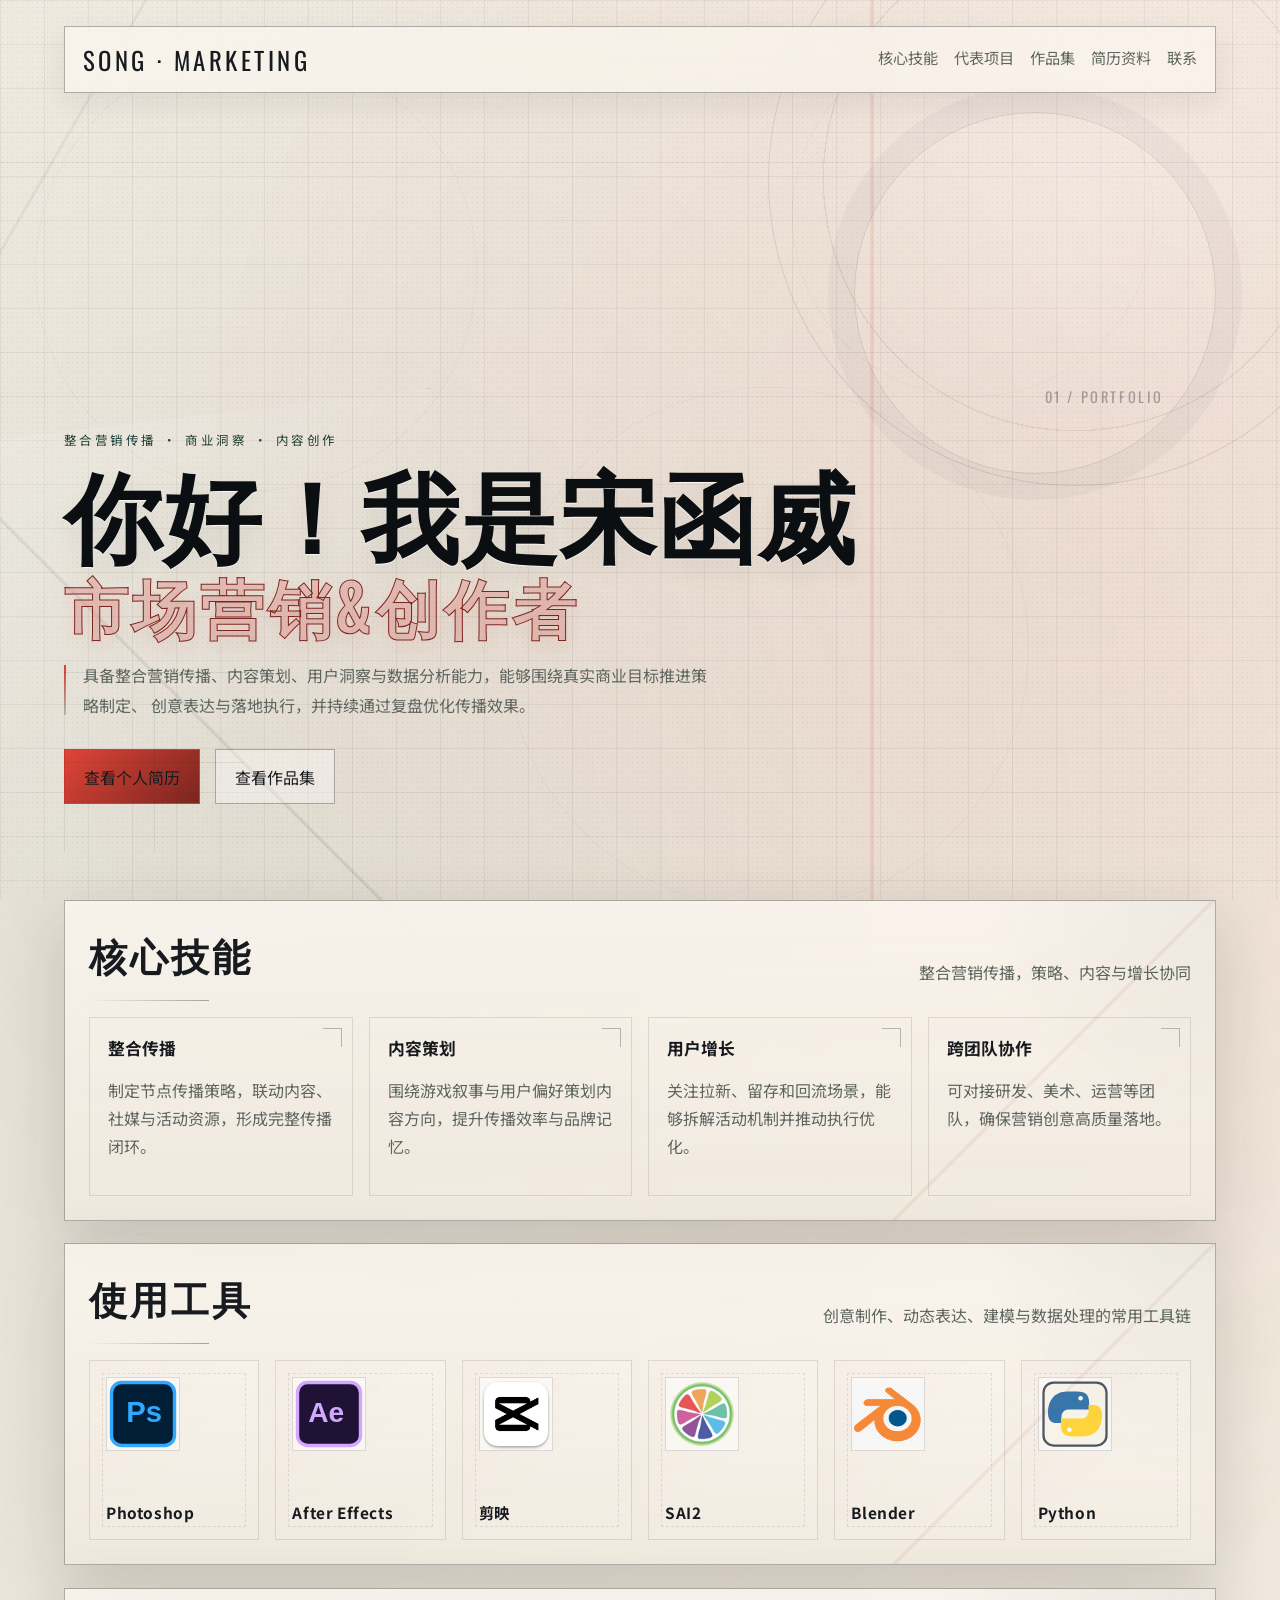
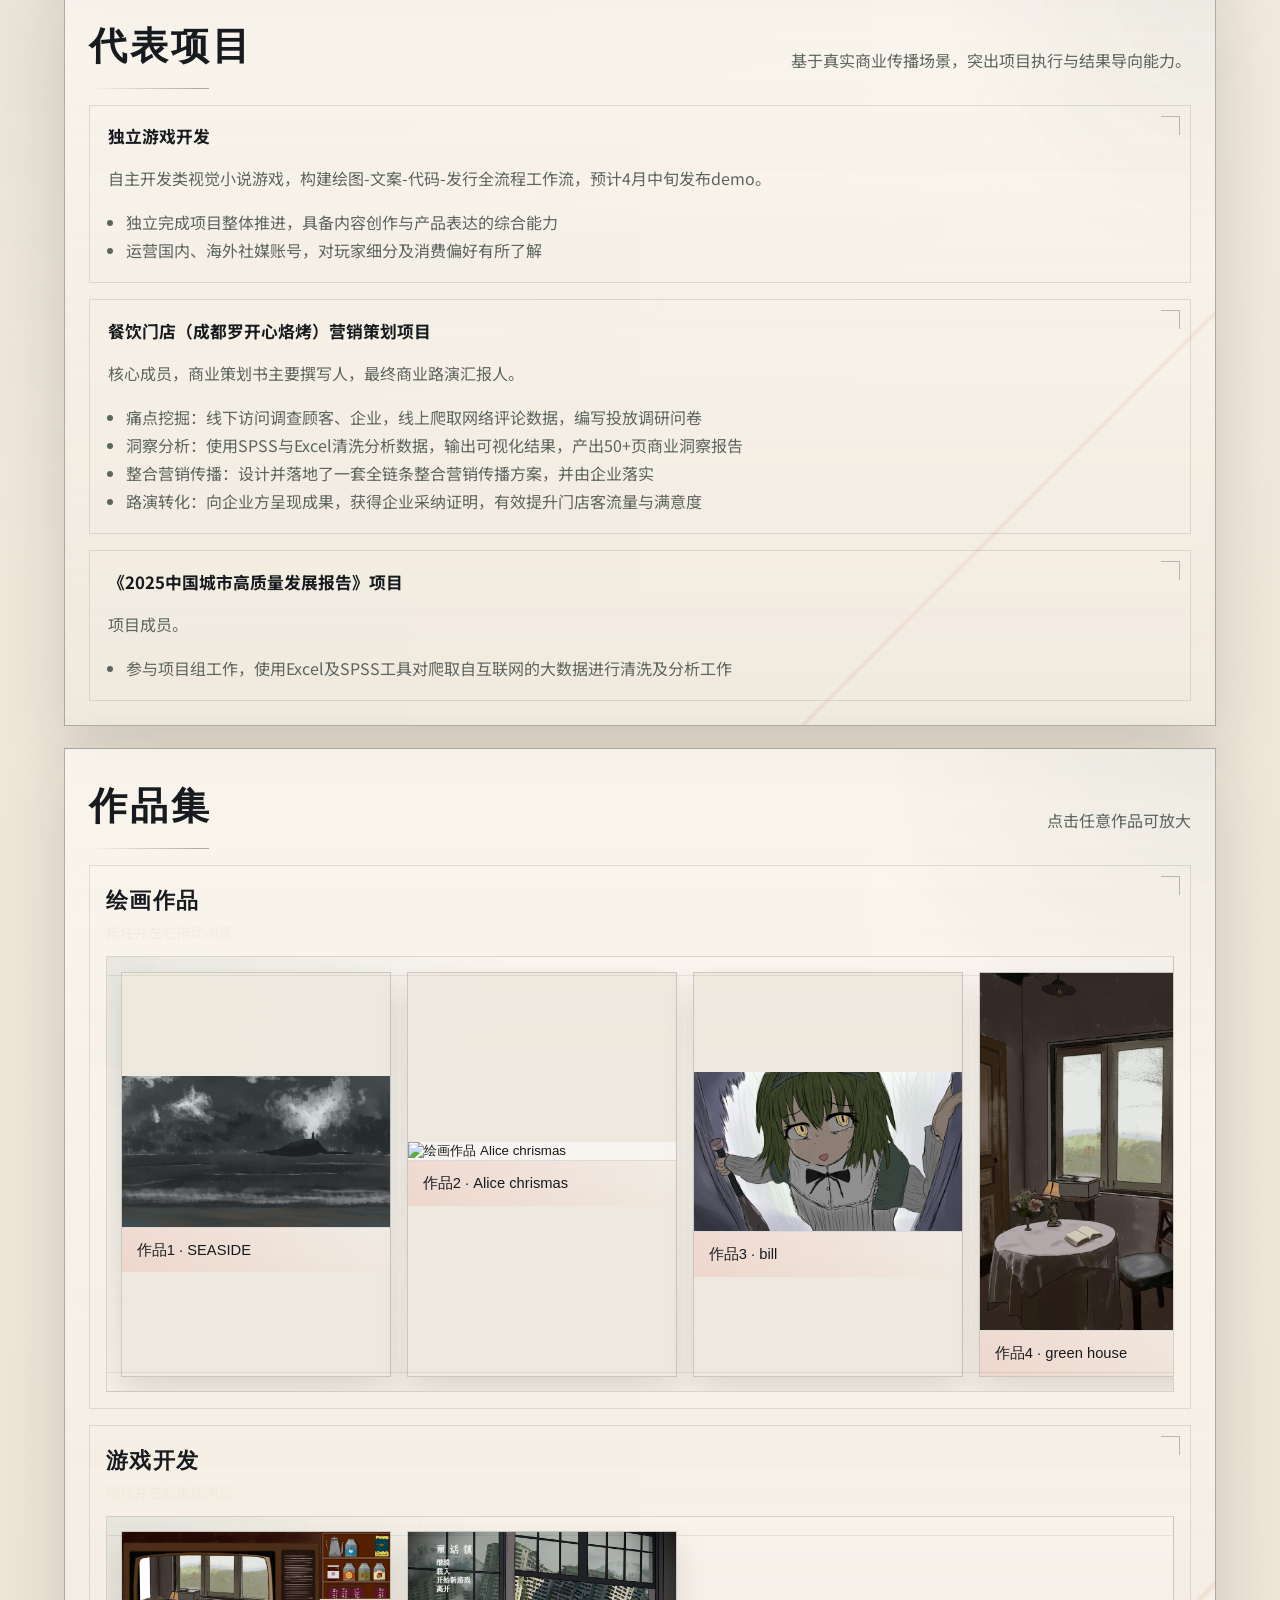
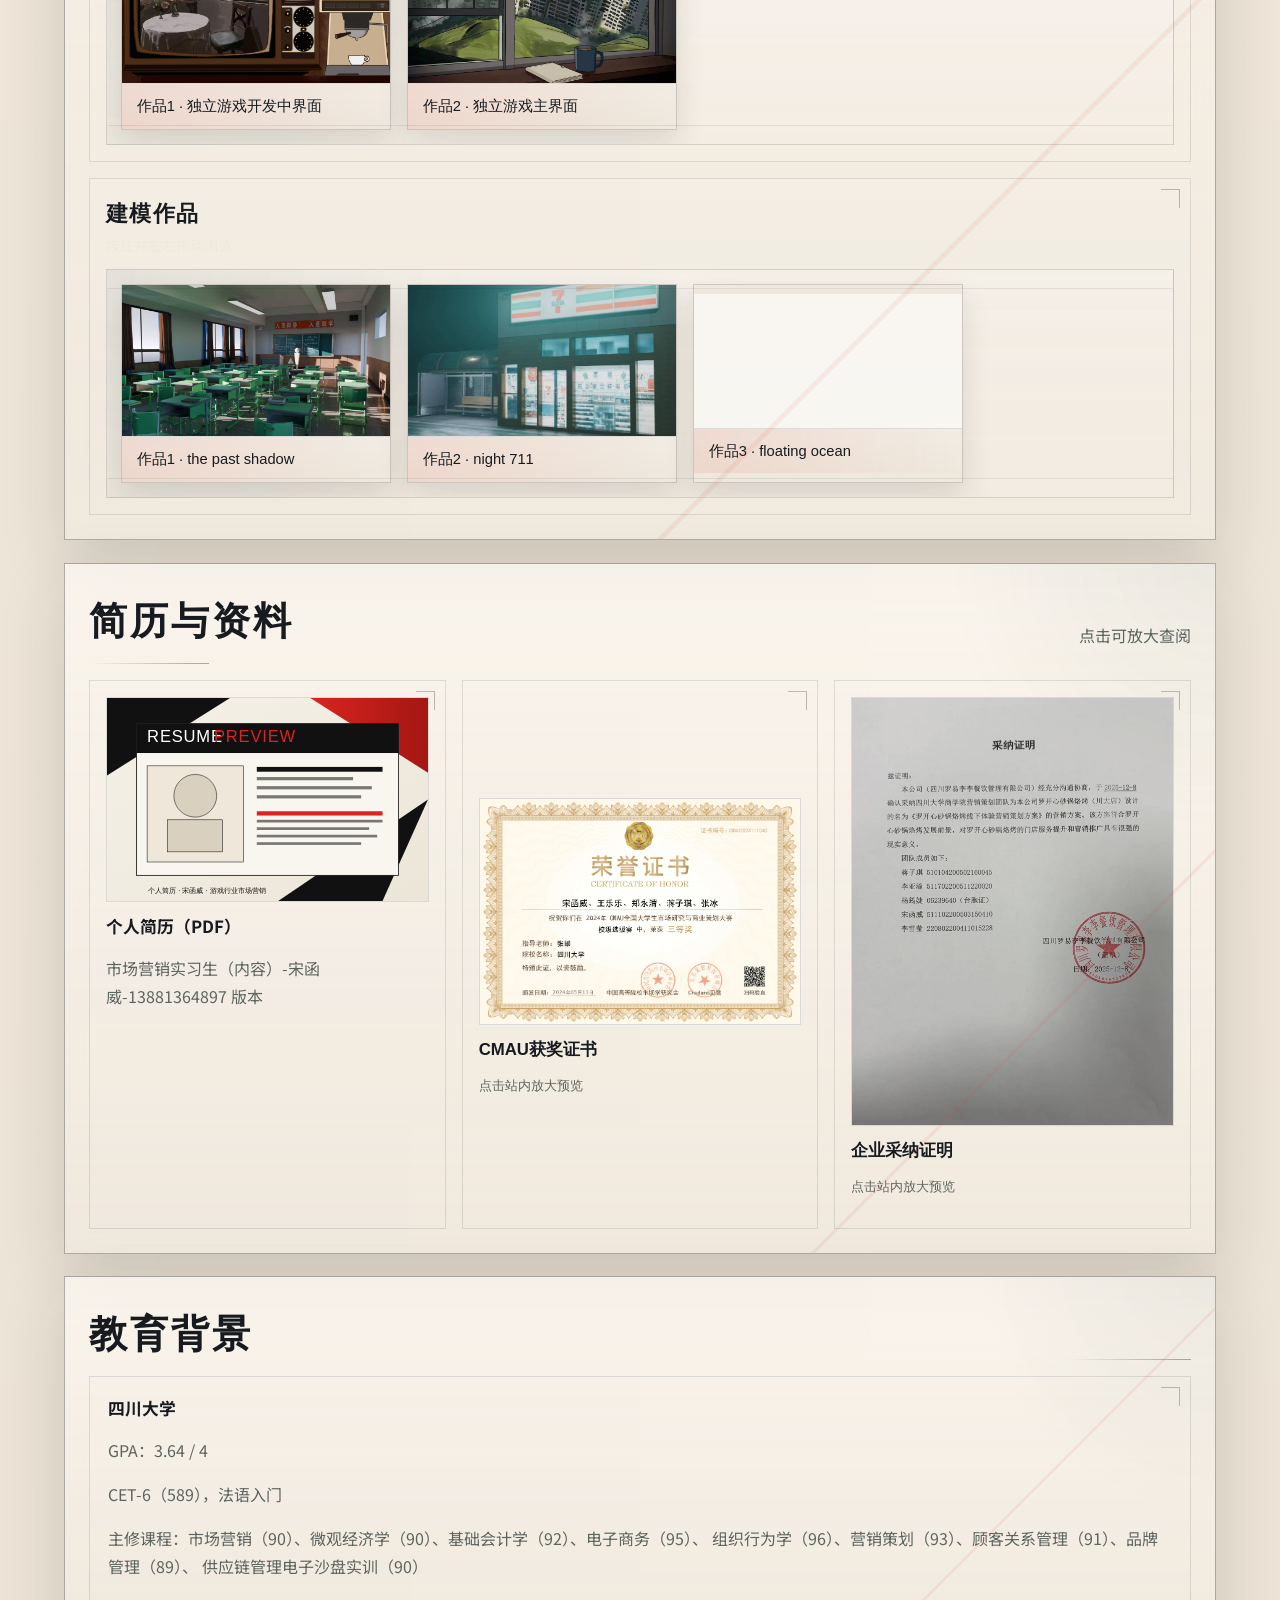
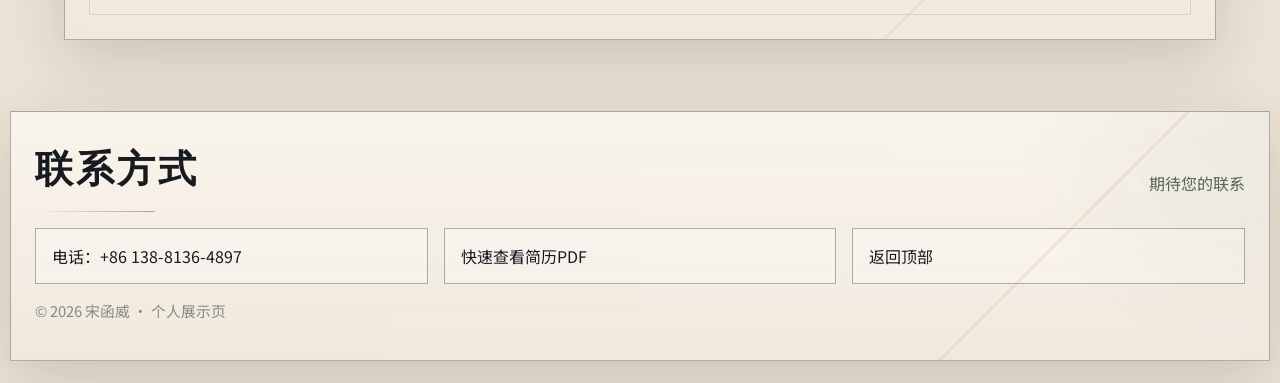
==== commit 77ccb7e1: "Update resume file and V4 links" ====
--- a/index-v4.html
+++ b/index-v4.html
@@ -53,7 +53,7 @@
         <div class="hero-actions">
           <a
             class="btn btn-primary"
-            href="./资料/市场营销实习生（内容）.pdf"
+            href="./资料/市场营销实习生（内容）-宋函威-13881364897.pdf"
             target="_blank"
             rel="noopener noreferrer"
             >查看个人简历</a
@@ -256,13 +256,13 @@
         <div class="card-grid docs-grid">
           <a
             class="doc-card"
-            href="./资料/市场营销实习生（内容）.pdf"
+            href="./资料/市场营销实习生（内容）-宋函威-13881364897.pdf"
             target="_blank"
             rel="noopener noreferrer"
           >
             <img src="./resume-thumbnail.svg" alt="个人简历缩略图" />
             <h3>个人简历（PDF）</h3>
-            <p>市场营销实习生（内容）版本</p>
+            <p>市场营销实习生（内容）-宋函威-13881364897 版本</p>
           </a>
           <button
             class="doc-card doc-preview"
@@ -314,7 +314,7 @@
       <div class="contact-grid">
         <a href="tel:+8613881364897">电话：+86 138-8136-4897</a>
         <a
-          href="./资料/市场营销实习生（内容）.pdf"
+          href="./资料/市场营销实习生（内容）-宋函威-13881364897.pdf"
           target="_blank"
           rel="noopener noreferrer"
           >快速查看简历PDF</a
